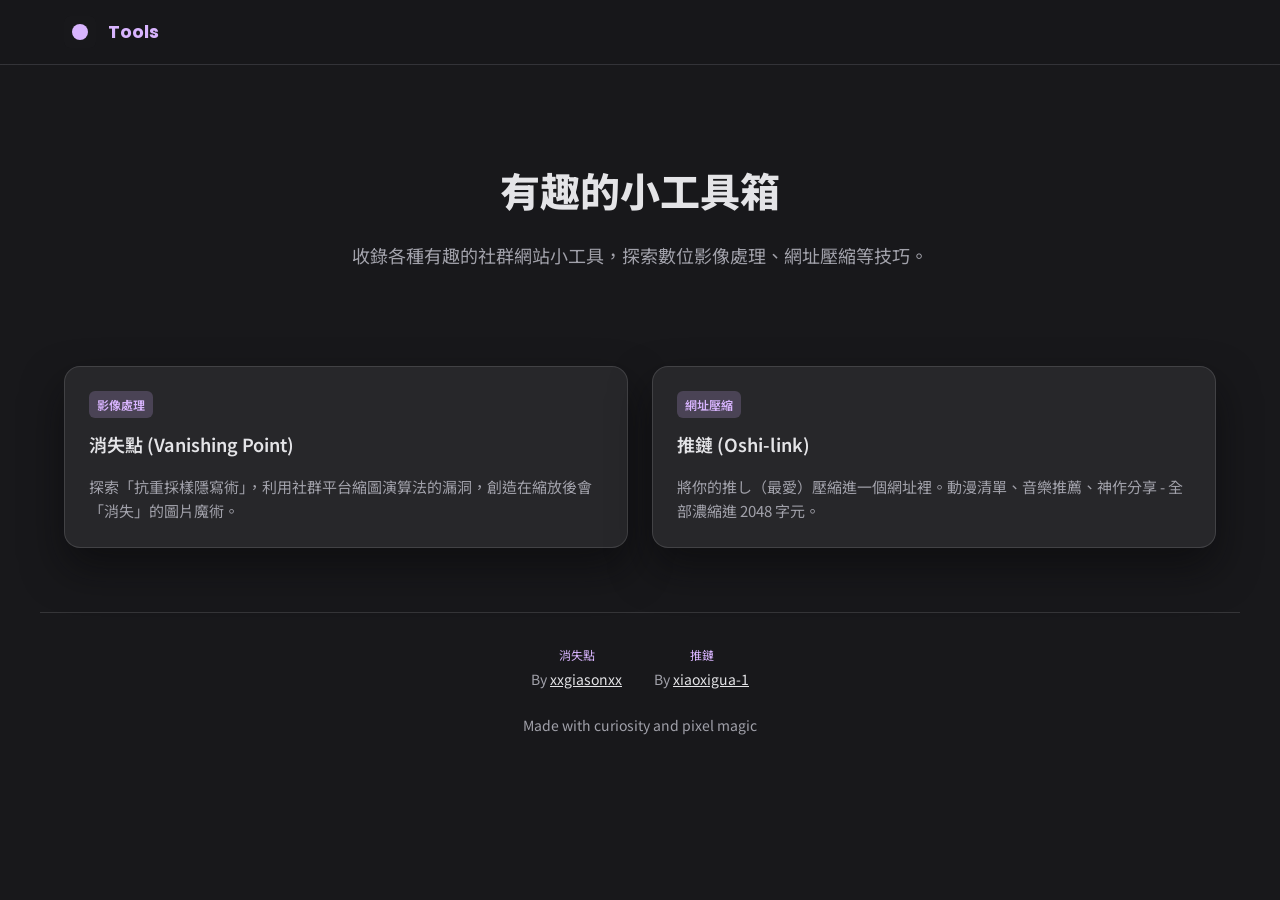
==== merged-site/index.html @ a63d506d "merge website" ====
<!DOCTYPE html>
<html lang="zh-TW">
<head>
  <meta charset="UTF-8">
  <meta name="viewport" content="width=device-width, initial-scale=1.0">
  <title>有趣的小工具箱</title>
  <link rel="stylesheet" href="styles.css">
  <link rel="icon" type="image/svg+xml" href="data:image/svg+xml,%3Csvg xmlns='http://www.w3.org/2000/svg' viewBox='0 0 32 32'%3E%3Crect width='32' height='32' rx='6' fill='%2318181B'/%3E%3Ccircle cx='16' cy='16' r='8' fill='%23D8B4FE'/%3E%3C/svg%3E">
</head>
<body>
  <nav class="nav">
    <div class="nav-container">
      <a href="index.html" class="nav-brand">
        <svg class="nav-logo" viewBox="0 0 32 32" fill="none">
          <rect width="32" height="32" rx="6" fill="#18181B"/>
          <circle cx="16" cy="16" r="8" fill="#D8B4FE"/>
        </svg>
        <span class="nav-title">Tools</span>
      </a>
      
    </div>
  </nav>

  <main class="main">
    <div style="text-align: center; padding: 4rem 2rem;">
      <h1 style="font-family: var(--font-display); font-size: 2.5rem; font-weight: 800; margin-bottom: 1rem;">
        有趣的小工具箱
      </h1>
      <p style="color: var(--text-secondary); font-size: 1.125rem; max-width: 600px; margin: 0 auto;">
        收錄各種有趣的社群網站小工具，探索數位影像處理、網址壓縮等技巧。
      </p>
      
    </div>

    <div class="grid-2" style="margin-top: 2rem;">
      <div class="card" style="cursor: pointer;" onclick="window.location.href='disappear.html'">
        <span class="badge badge-purple">影像處理</span>
        <h2 class="card-title" style="margin-top: 0.75rem;">消失點 (Vanishing Point)</h2>
        <p class="text-secondary" style="font-size: 0.9375rem;">
          探索「抗重採樣隱寫術」，利用社群平台縮圖演算法的漏洞，創造在縮放後會「消失」的圖片魔術。
        </p>
      </div>
      <div class="card" style="cursor: pointer;" onclick="window.location.href='oshi.html'">
        <span class="badge badge-purple">網址壓縮</span>
        <h2 class="card-title" style="margin-top: 0.75rem;">推鏈 (Oshi-link)</h2>
        <p class="text-secondary" style="font-size: 0.9375rem;">
          將你的推し（最愛）壓縮進一個網址裡。動漫清單、音樂推薦、神作分享 - 全部濃縮進 2048 字元。
        </p>
      </div>
    </div>
  </main>

  <footer class="footer">
    <div style="display: flex; flex-direction: column; gap: 1.5rem; align-items: center;">
      <div style="display: flex; gap: 2rem; flex-wrap: wrap; justify-content: center;">
        <div style="text-align: center;">
          <p style="font-size: 0.75rem; color: var(--accent); margin-bottom: 0.25rem;">消失點</p>
          <p style="font-size: 0.875rem;">By <a href="https://github.com/xxgiasonxx" style="color: var(--text-primary);">xxgiasonxx</a></p>
        </div>
        <div style="text-align: center;">
          <p style="font-size: 0.75rem; color: var(--accent); margin-bottom: 0.25rem;">推鏈</p>
          <p style="font-size: 0.875rem;">By <a href="https://github.com/xiaoxigua-1" style="color: var(--text-primary);">xiaoxigua-1</a></p>
        </div>
      </div>
      <p>Made with curiosity and pixel magic</p>
    </div>
  </footer>
</body>
</html>
---- merged-site/styles.css ----
@import url('https://fonts.googleapis.com/css2?family=Noto+Sans+TC:wght@400;500;700&family=Poppins:wght@500;700;800&display=swap');

* {
  margin: 0;
  padding: 0;
  box-sizing: border-box;
}

:root {
  --bg-primary: #18181B;
  --bg-secondary: #27272A;
  --bg-tertiary: #3F3F46;
  --text-primary: #E4E4E7;
  --text-secondary: #A1A1AA;
  --accent: #D8B4FE;
  --accent-hover: #C084FC;
  --caution: #FBBF24;
  --danger: #F87171;
  --border: rgba(228, 228, 231, 0.14);
  --shadow: 0 20px 40px rgba(8, 8, 10, 0.55);
  --font-display: 'Poppins', 'Noto Sans TC', sans-serif;
  --font-body: 'Noto Sans TC', sans-serif;
}

html {
  scroll-behavior: smooth;
}

body {
  font-family: var(--font-body);
  background-color: var(--bg-primary);
  color: var(--text-primary);
  min-height: 100vh;
  line-height: 1.6;
  -webkit-font-smoothing: antialiased;
}

::selection {
  background-color: var(--accent);
  color: var(--bg-primary);
}

::-webkit-scrollbar {
  width: 8px;
  height: 8px;
}

::-webkit-scrollbar-track {
  background: var(--bg-secondary);
}

::-webkit-scrollbar-thumb {
  background: var(--bg-tertiary);
  border-radius: 4px;
}

::-webkit-scrollbar-thumb:hover {
  background: var(--text-secondary);
}

.nav {
  position: sticky;
  top: 0;
  z-index: 100;
  background: rgba(24, 24, 27, 0.9);
  backdrop-filter: blur(12px);
  border-bottom: 1px solid var(--border);
}

.nav-container {
  max-width: 1200px;
  margin: 0 auto;
  padding: 1rem 1.5rem;
  display: flex;
  align-items: center;
  justify-content: space-between;
  gap: 1.5rem;
}

.nav-brand {
  display: flex;
  align-items: center;
  gap: 0.75rem;
  text-decoration: none;
  color: var(--text-primary);
}

.nav-logo {
  width: 32px;
  height: 32px;
}

.nav-title {
  font-family: var(--font-display);
  font-weight: 700;
  font-size: 1.125rem;
  color: var(--accent);
}

.nav-links {
  display: flex;
  gap: 0.5rem;
}

.nav-link {
  padding: 0.5rem 1rem;
  border-radius: 0.5rem;
  text-decoration: none;
  color: var(--text-secondary);
  font-weight: 500;
  font-size: 0.875rem;
  transition: all 0.2s ease;
}

.nav-link:hover {
  color: var(--text-primary);
  background: var(--bg-secondary);
}

.nav-link.active {
  color: var(--accent);
  background: rgba(216, 180, 254, 0.1);
}

.main {
  max-width: 1200px;
  margin: 0 auto;
  padding: 2rem 1.5rem 4rem;
}

.page-header {
  margin-bottom: 2rem;
  animation: fade-up 380ms ease both;
}

.page-badge {
  display: inline-block;
  padding: 0.25rem 0.75rem;
  border-radius: 9999px;
  background: rgba(216, 180, 254, 0.15);
  color: var(--accent);
  font-size: 0.75rem;
  font-weight: 700;
  text-transform: uppercase;
  letter-spacing: 0.1em;
  margin-bottom: 0.75rem;
}

.page-title {
  font-family: var(--font-display);
  font-size: 2rem;
  font-weight: 800;
  color: var(--text-primary);
  line-height: 1.2;
}

.page-subtitle {
  margin-top: 0.5rem;
  color: var(--text-secondary);
  font-size: 1rem;
}

.card {
  background: var(--bg-secondary);
  border: 1px solid var(--border);
  border-radius: 1rem;
  padding: 1.5rem;
  box-shadow: var(--shadow);
}

.card-title {
  font-size: 1.125rem;
  font-weight: 600;
  color: var(--text-primary);
  margin-bottom: 1rem;
}

.btn {
  display: inline-flex;
  align-items: center;
  justify-content: center;
  gap: 0.5rem;
  padding: 0.625rem 1.25rem;
  border-radius: 0.75rem;
  font-weight: 600;
  font-size: 0.875rem;
  text-decoration: none;
  cursor: pointer;
  border: none;
  transition: all 0.2s ease;
}

.btn-primary {
  background: var(--accent);
  color: var(--bg-primary);
}

.btn-primary:hover {
  background: var(--accent-hover);
  transform: translateY(-1px);
}

.btn-primary:active {
  transform: translateY(0);
}

.btn-ghost {
  background: transparent;
  color: var(--text-secondary);
  border: 1px solid var(--border);
}

.btn-ghost:hover {
  background: var(--bg-secondary);
  color: var(--text-primary);
}

.btn-group {
  display: flex;
  flex-wrap: wrap;
  gap: 0.75rem;
}

.upload-zone {
  border: 2px dashed var(--bg-tertiary);
  border-radius: 1rem;
  padding: 3rem 2rem;
  text-align: center;
  cursor: pointer;
  transition: all 0.2s ease;
}

.upload-zone:hover,
.upload-zone.drag-over {
  border-color: var(--accent);
  background: rgba(216, 180, 254, 0.05);
}

.upload-zone.drag-over {
  transform: scale(1.01);
}

.upload-icon {
  width: 4rem;
  height: 4rem;
  margin: 0 auto 1rem;
  color: var(--text-secondary);
  opacity: 0.5;
}

.upload-text {
  font-size: 1.125rem;
  font-weight: 500;
  color: var(--text-primary);
  margin-bottom: 0.5rem;
}

.upload-hint {
  font-size: 0.875rem;
  color: var(--text-secondary);
}

.hidden {
  display: none !important;
}

.grid-2 {
  display: grid;
  grid-template-columns: repeat(auto-fit, minmax(300px, 1fr));
  gap: 1.5rem;
}

.spinner {
  width: 3rem;
  height: 3rem;
  border: 3px solid var(--bg-tertiary);
  border-top-color: var(--accent);
  border-radius: 50%;
  animation: spin 0.8s linear infinite;
  margin: 0 auto;
}

@keyframes spin {
  to { transform: rotate(360deg); }
}

@keyframes fade-up {
  from {
    opacity: 0;
    transform: translateY(12px);
  }
  to {
    opacity: 1;
    transform: translateY(0);
  }
}

.toast {
  position: fixed;
  bottom: 1.25rem;
  left: 50%;
  transform: translateX(-50%);
  padding: 0.75rem 1rem;
  border-radius: 0.75rem;
  background: var(--bg-secondary);
  border: 1px solid var(--border);
  color: var(--text-primary);
  font-size: 0.875rem;
  font-weight: 500;
  opacity: 0;
  transition: opacity 0.2s ease;
  z-index: 200;
  pointer-events: none;
}

.toast.show {
  opacity: 1;
}

.alert {
  padding: 1rem;
  border-radius: 0.75rem;
  margin-bottom: 1rem;
}

.alert-success {
  background: rgba(163, 190, 140, 0.15);
  border: 1px solid rgba(163, 190, 140, 0.3);
  color: #A3BE8C;
}

.alert-error {
  background: rgba(248, 113, 113, 0.15);
  border: 1px solid rgba(248, 113, 113, 0.3);
  color: var(--danger);
}

.image-preview {
  border-radius: 0.75rem;
  overflow: hidden;
  background-image:
    linear-gradient(45deg, #ccc 25%, transparent 25%),
    linear-gradient(-45deg, #ccc 25%, transparent 25%),
    linear-gradient(45deg, transparent 75%, #ccc 75%),
    linear-gradient(-45deg, transparent 75%, #ccc 75%);
  background-size: 16px 16px;
  background-position: 0 0, 0 8px, 8px -8px, -8px 0px;
  background-color: #f0f0f0;
}

.image-preview img {
  width: 100%;
  height: auto;
  display: block;
}

.image-meta {
  margin-top: 0.75rem;
  font-size: 0.875rem;
  color: var(--text-secondary);
}

.badge {
  display: inline-block;
  padding: 0.25rem 0.5rem;
  border-radius: 0.375rem;
  font-size: 0.75rem;
  font-weight: 600;
}

.badge-purple {
  background: rgba(216, 180, 254, 0.2);
  color: var(--accent);
}

.text-accent { color: var(--accent); }
.text-secondary { color: var(--text-secondary); }
.text-caution { color: var(--caution); }
.text-danger { color: var(--danger); }
.text-success { color: #A3BE8C; }

.footer {
  max-width: 1200px;
  margin: 0 auto;
  padding: 2rem 1.5rem;
  border-top: 1px solid var(--border);
  text-align: center;
  color: var(--text-secondary);
  font-size: 0.875rem;
}

@media (max-width: 640px) {
  .nav-container {
    flex-direction: column;
    gap: 1rem;
  }

  .nav-links {
    width: 100%;
    justify-content: center;
  }

  .page-title {
    font-size: 1.5rem;
  }

  .card {
    padding: 1rem;
  }

  .upload-zone {
    padding: 2rem 1rem;
  }
}

.markdown-content {
  font-family: var(--font-body);
  color: var(--text-primary);
}

.markdown-content h1,
.markdown-content h2,
.markdown-content h3 {
  color: var(--accent);
  margin-top: 1.5em;
  margin-bottom: 0.5em;
}

.markdown-content h1 { font-size: 1.5em; }
.markdown-content h2 { font-size: 1.25em; }
.markdown-content h3 { font-size: 1.125em; }

.markdown-content p,
.markdown-content li {
  line-height: 1.8;
  margin-bottom: 0.75em;
}

.markdown-content ul,
.markdown-content ol {
  padding-left: 1.5em;
  margin-bottom: 0.75em;
}

.markdown-content li {
  margin-bottom: 0.25em;
}

.markdown-content strong {
  color: var(--text-primary);
  font-weight: 600;
}

.markdown-content a {
  color: var(--accent);
  text-decoration: underline;
}

.markdown-content blockquote {
  border-left: 3px solid var(--accent);
  padding-left: 1em;
  color: var(--text-secondary);
  margin: 1em 0;
}
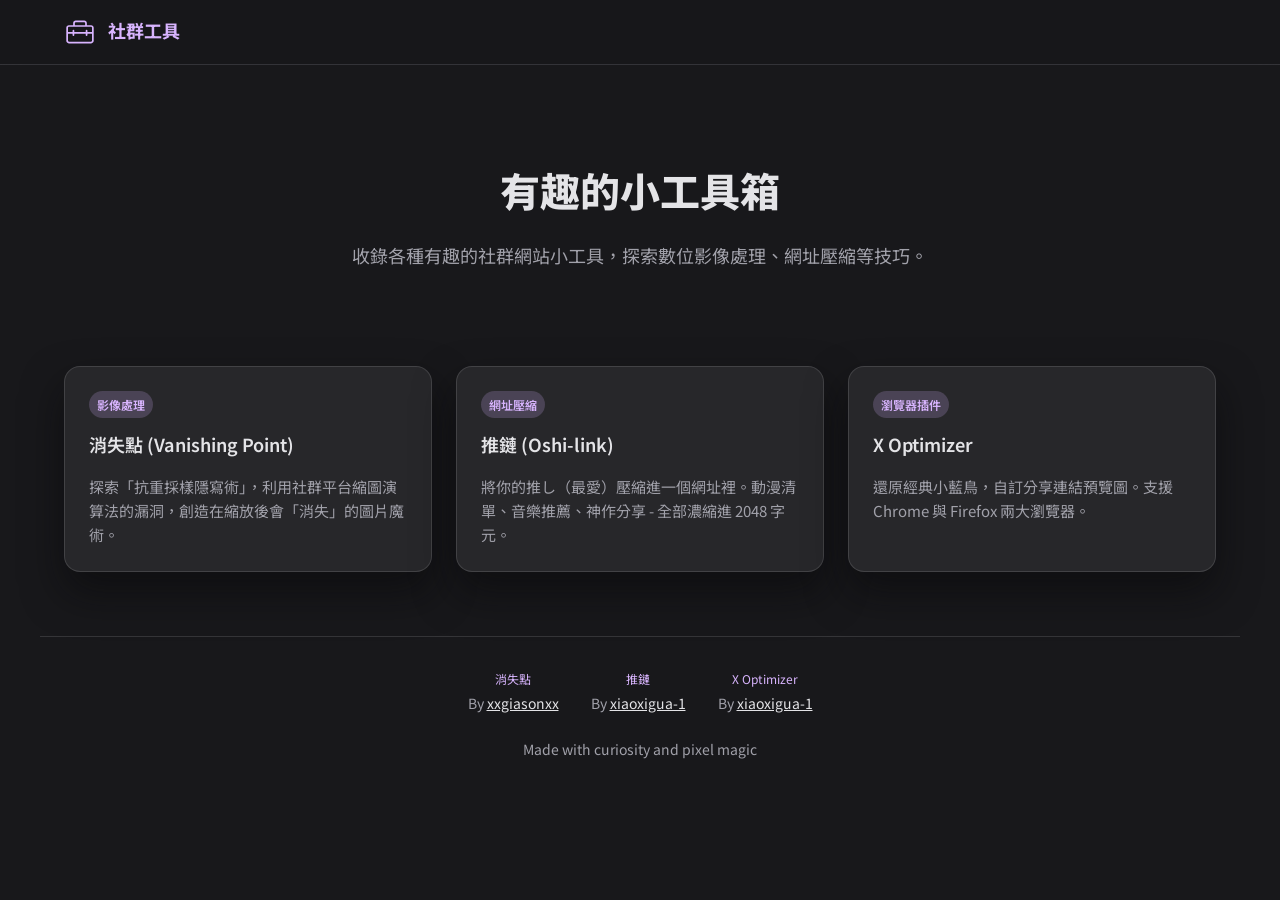
==== commit e3d7aa79: "feat(merged-site): add X Optimizer page and update styling - Add X Optimizer browser extension landi" ====
--- a/merged-site/index.html
+++ b/merged-site/index.html
@@ -3,19 +3,18 @@
 <head>
   <meta charset="UTF-8">
   <meta name="viewport" content="width=device-width, initial-scale=1.0">
-  <title>有趣的小工具箱</title>
+  <title>有趣的小工具箱 - 社群網站工具集</title>
   <link rel="stylesheet" href="styles.css">
-  <link rel="icon" type="image/svg+xml" href="data:image/svg+xml,%3Csvg xmlns='http://www.w3.org/2000/svg' viewBox='0 0 32 32'%3E%3Crect width='32' height='32' rx='6' fill='%2318181B'/%3E%3Ccircle cx='16' cy='16' r='8' fill='%23D8B4FE'/%3E%3C/svg%3E">
+  <link rel="icon" type="image/svg+xml" href="data:image/svg+xml,%3Csvg viewBox='0 0 28 28' fill='none' xmlns='http://www.w3.org/2000/svg'%3E%3Cpath d='M8.00049 6.2475V7.99573H4.24829C3.00565 7.99573 1.99829 9.00309 1.99829 10.2457V21.7457C1.99829 22.9884 3.00565 23.9957 4.24829 23.9957H23.7518C24.9944 23.9957 26.0018 22.9884 26.0018 21.7457V10.2457C26.0018 9.00309 24.9944 7.99573 23.7518 7.99573H20.0018V6.2475C20.0018 5.00486 18.9945 3.9975 17.7518 3.9975H10.2505C9.00785 3.9975 8.00049 5.00486 8.00049 6.2475ZM10.2505 5.4975H17.7518C18.1661 5.4975 18.5018 5.83328 18.5018 6.2475V7.99573H9.50049V6.2475C9.50049 5.83328 9.83627 5.4975 10.2505 5.4975ZM4.24829 9.49573H23.7518C24.166 9.49573 24.5018 9.83152 24.5018 10.2457V14H20.5044V12.75C20.5044 12.3358 20.1686 12 19.7544 12C19.3402 12 19.0044 12.3358 19.0044 12.75V14H9.00439V12.75C9.00439 12.3358 8.66861 12 8.25439 12C7.84018 12 7.50439 12.3358 7.50439 12.75V14H3.49829V10.2457C3.49829 9.83151 3.83408 9.49573 4.24829 9.49573ZM19.0044 15.5V16.75C19.0044 17.1642 19.3402 17.5 19.7544 17.5C20.1686 17.5 20.5044 17.1642 20.5044 16.75V15.5H24.5018V21.7457C24.5018 22.1599 24.166 22.4957 23.7518 22.4957H4.24829C3.83408 22.4957 3.49829 22.1599 3.49829 21.7457V15.5H7.50439V16.75C7.50439 17.1642 7.84018 17.5 8.25439 17.5C8.66861 17.5 9.00439 17.1642 9.00439 16.75V15.5H19.0044Z' fill='%23D8B4FE'/%3E%3C/svg%3E">
 </head>
 <body>
   <nav class="nav">
     <div class="nav-container">
       <a href="index.html" class="nav-brand">
-        <svg class="nav-logo" viewBox="0 0 32 32" fill="none">
-          <rect width="32" height="32" rx="6" fill="#18181B"/>
-          <circle cx="16" cy="16" r="8" fill="#D8B4FE"/>
+        <svg class="nav-logo" viewBox="0 0 28 28" fill="none" xmlns="http://www.w3.org/2000/svg">
+          <path d="M8.00049 6.2475V7.99573H4.24829C3.00565 7.99573 1.99829 9.00309 1.99829 10.2457V21.7457C1.99829 22.9884 3.00565 23.9957 4.24829 23.9957H23.7518C24.9944 23.9957 26.0018 22.9884 26.0018 21.7457V10.2457C26.0018 9.00309 24.9944 7.99573 23.7518 7.99573H20.0018V6.2475C20.0018 5.00486 18.9945 3.9975 17.7518 3.9975H10.2505C9.00785 3.9975 8.00049 5.00486 8.00049 6.2475ZM10.2505 5.4975H17.7518C18.1661 5.4975 18.5018 5.83328 18.5018 6.2475V7.99573H9.50049V6.2475C9.50049 5.83328 9.83627 5.4975 10.2505 5.4975ZM4.24829 9.49573H23.7518C24.166 9.49573 24.5018 9.83152 24.5018 10.2457V14H20.5044V12.75C20.5044 12.3358 20.1686 12 19.7544 12C19.3402 12 19.0044 12.3358 19.0044 12.75V14H9.00439V12.75C9.00439 12.3358 8.66861 12 8.25439 12C7.84018 12 7.50439 12.3358 7.50439 12.75V14H3.49829V10.2457C3.49829 9.83151 3.83408 9.49573 4.24829 9.49573ZM19.0044 15.5V16.75C19.0044 17.1642 19.3402 17.5 19.7544 17.5C20.1686 17.5 20.5044 17.1642 20.5044 16.75V15.5H24.5018V21.7457C24.5018 22.1599 24.166 22.4957 23.7518 22.4957H4.24829C3.83408 22.4957 3.49829 22.1599 3.49829 21.7457V15.5H7.50439V16.75C7.50439 17.1642 7.84018 17.5 8.25439 17.5C8.66861 17.5 9.00439 17.1642 9.00439 16.75V15.5H19.0044Z" fill="#D8B4FE"/>
         </svg>
-        <span class="nav-title">Tools</span>
+        <span class="nav-title">社群工具</span>
       </a>
       
     </div>
@@ -47,6 +46,13 @@
           將你的推し（最愛）壓縮進一個網址裡。動漫清單、音樂推薦、神作分享 - 全部濃縮進 2048 字元。
         </p>
       </div>
+      <div class="card" style="cursor: pointer;" onclick="window.location.href='x-optimizer.html'">
+        <span class="badge badge-purple">瀏覽器插件</span>
+        <h2 class="card-title" style="margin-top: 0.75rem;">X Optimizer</h2>
+        <p class="text-secondary" style="font-size: 0.9375rem;">
+          還原經典小藍鳥，自訂分享連結預覽圖。支援 Chrome 與 Firefox 兩大瀏覽器。
+        </p>
+      </div>
     </div>
   </main>
 
@@ -61,6 +67,10 @@
           <p style="font-size: 0.75rem; color: var(--accent); margin-bottom: 0.25rem;">推鏈</p>
           <p style="font-size: 0.875rem;">By <a href="https://github.com/xiaoxigua-1" style="color: var(--text-primary);">xiaoxigua-1</a></p>
         </div>
+        <div style="text-align: center;">
+          <p style="font-size: 0.75rem; color: var(--accent); margin-bottom: 0.25rem;">X Optimizer</p>
+          <p style="font-size: 0.875rem;">By <a href="https://github.com/xiaoxigua-1" style="color: var(--text-primary);">xiaoxigua-1</a></p>
+        </div>
       </div>
       <p>Made with curiosity and pixel magic</p>
     </div>
--- a/merged-site/styles.css
+++ b/merged-site/styles.css
@@ -363,7 +363,7 @@
 .badge {
   display: inline-block;
   padding: 0.25rem 0.5rem;
-  border-radius: 0.375rem;
+  border-radius: 9999px;
   font-size: 0.75rem;
   font-weight: 600;
 }
@@ -461,4 +461,159 @@
   padding-left: 1em;
   color: var(--text-secondary);
   margin: 1em 0;
+}
+
+.vditor-reset {
+  background: transparent !important;
+  color: var(--text-primary) !important;
+}
+
+.vditor-reset p,
+.vditor-reset li {
+  color: var(--text-primary) !important;
+}
+
+.vditor-reset h1,
+.vditor-reset h2,
+.vditor-reset h3 {
+  color: var(--accent) !important;
+}
+
+.vditor-reset a {
+  color: var(--accent) !important;
+}
+
+.vditor-reset blockquote {
+  border-left: 3px solid var(--accent) !important;
+  color: var(--text-secondary) !important;
+}
+
+.vditor-reset code {
+  background: var(--bg-tertiary) !important;
+  color: var(--accent) !important;
+  padding: 0.125rem 0.375rem;
+  border-radius: 0.25rem;
+}
+
+.vditor-reset pre {
+  background: var(--bg-tertiary) !important;
+  border-radius: 0.5rem;
+  padding: 1rem;
+}
+
+.vditor-reset pre code {
+  background: transparent !important;
+  padding: 0 !important;
+}
+
+.feature-screenshot {
+  border-radius: 0.75rem;
+  overflow: hidden;
+  background: var(--bg-tertiary);
+  min-height: 300px;
+  display: flex;
+  align-items: center;
+  justify-content: center;
+  position: relative;
+}
+
+.feature-screenshot img {
+  width: 100%;
+  height: auto;
+  display: block;
+}
+
+.screenshot-placeholder {
+  position: absolute;
+  color: var(--text-secondary);
+  font-size: 0.875rem;
+}
+
+.feature-screenshot img:not([src=""]) + .screenshot-placeholder {
+  display: none;
+}
+
+.feature-list {
+  display: flex;
+  flex-direction: column;
+  gap: 1.5rem;
+}
+
+.feature-item {
+  display: flex;
+  gap: 1rem;
+  align-items: flex-start;
+}
+
+.feature-icon {
+  width: 2.5rem;
+  height: 2.5rem;
+  flex-shrink: 0;
+  background: rgba(216, 180, 254, 0.15);
+  border-radius: 0.5rem;
+  display: flex;
+  align-items: center;
+  justify-content: center;
+}
+
+.feature-icon svg {
+  width: 1.25rem;
+  height: 1.25rem;
+  color: var(--accent);
+}
+
+.feature-item h3 {
+  font-size: 1rem;
+  font-weight: 600;
+  color: var(--text-primary);
+  margin-bottom: 0.25rem;
+}
+
+.feature-item p {
+  font-size: 0.875rem;
+  color: var(--text-secondary);
+  line-height: 1.6;
+}
+
+.install-buttons {
+  display: flex;
+  flex-wrap: wrap;
+  gap: 1rem;
+}
+
+.install-btn {
+  display: inline-flex;
+  align-items: center;
+  gap: 0.5rem;
+  padding: 0.75rem 1.5rem;
+  border-radius: 0.75rem;
+  font-weight: 600;
+  font-size: 0.875rem;
+  text-decoration: none;
+  transition: all 0.2s ease;
+}
+
+.install-btn svg {
+  width: 1.25rem;
+  height: 1.25rem;
+}
+
+.install-btn-chrome {
+  background: #4285f4;
+  color: white;
+}
+
+.install-btn-chrome:hover {
+  background: #3367d6;
+  transform: translateY(-1px);
+}
+
+.install-btn-firefox {
+  background: #ff7139;
+  color: white;
+}
+
+.install-btn-firefox:hover {
+  background: #e55a28;
+  transform: translateY(-1px);
 }
